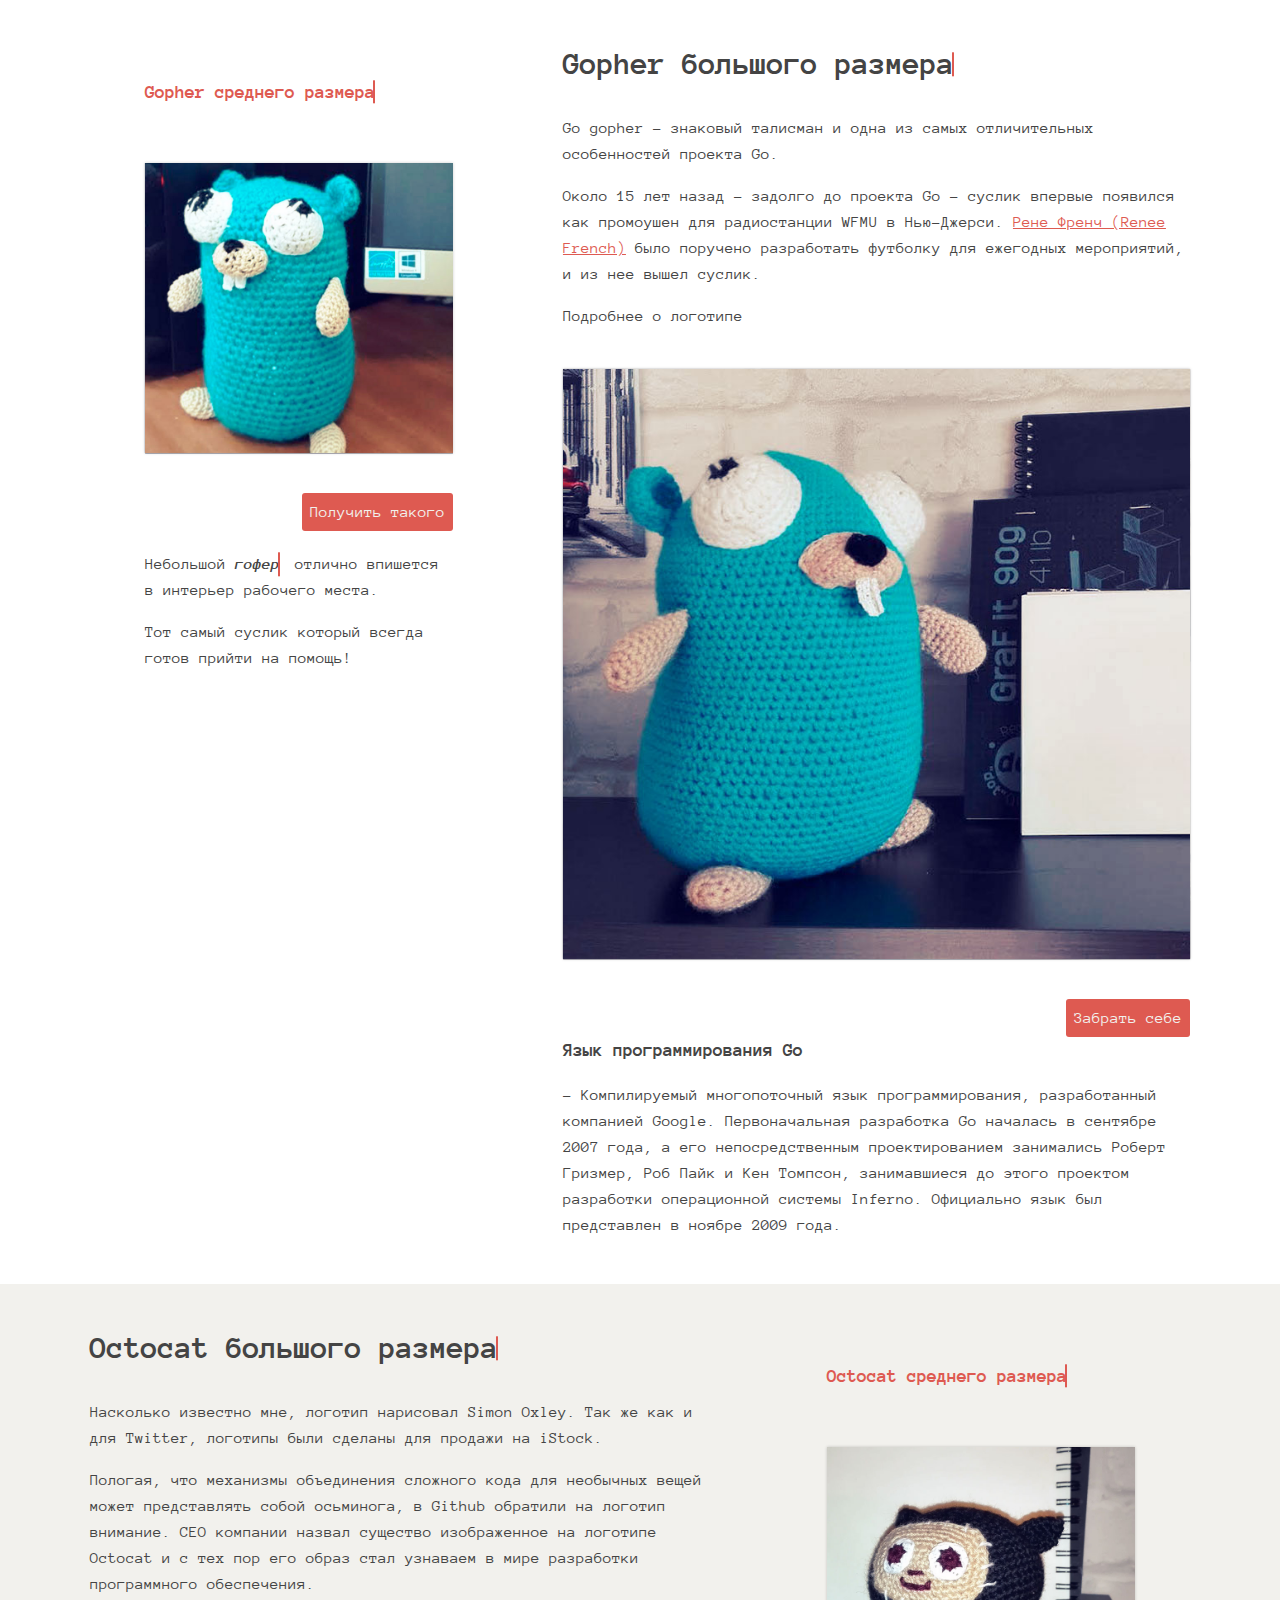
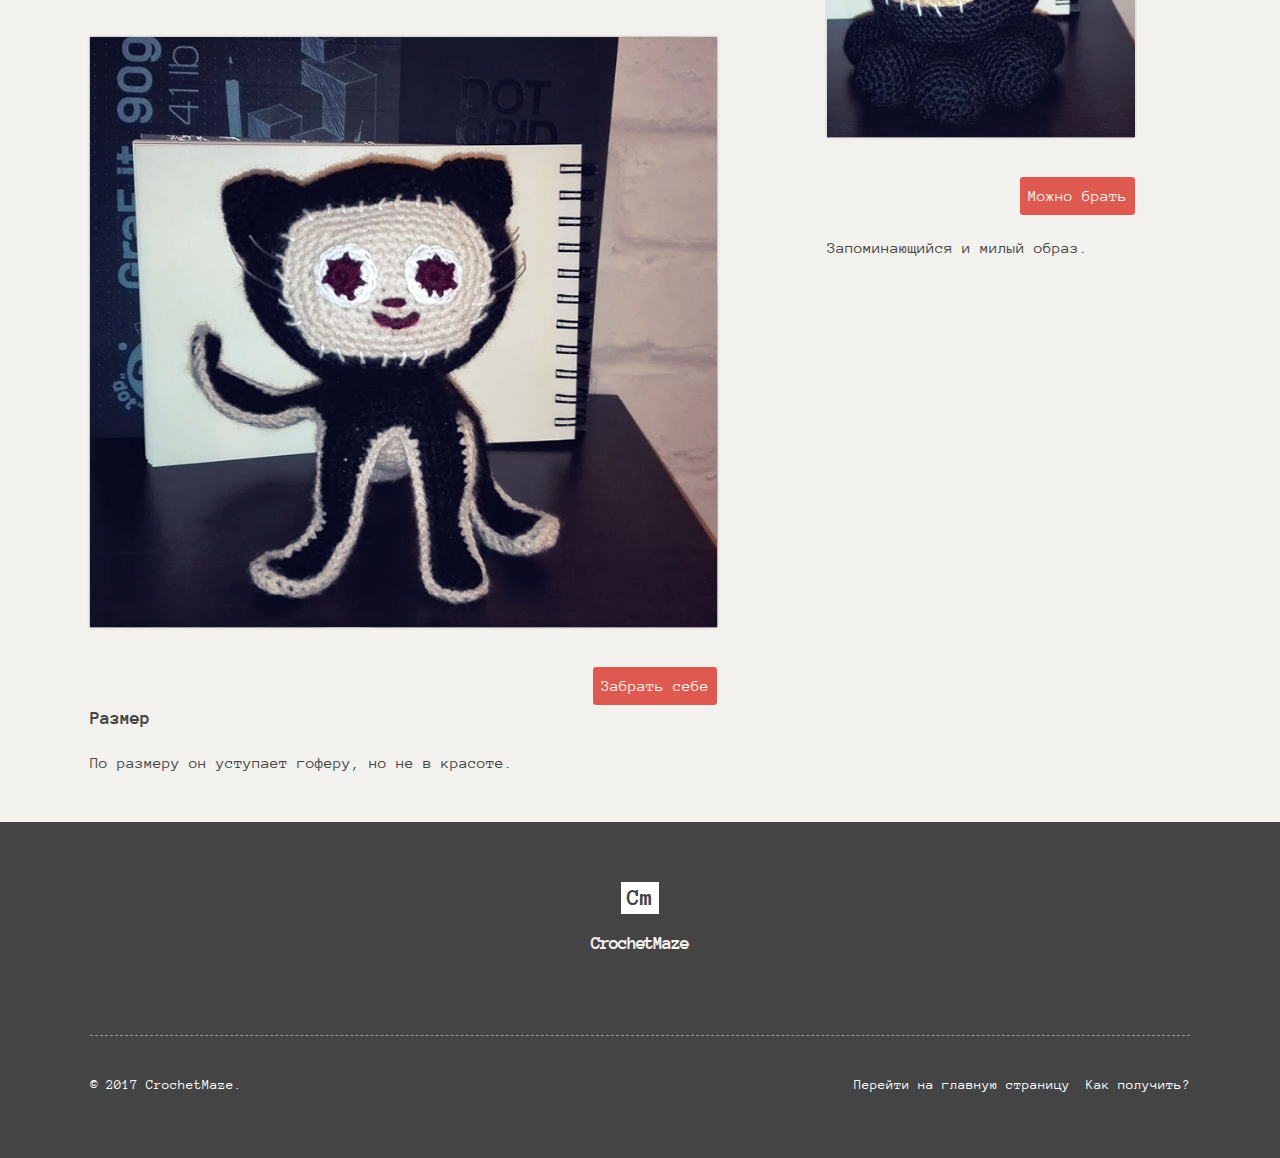
==== index.html @ ddc94a72 "Update" ====
<!doctype html>
<!--[if lt IE 7]>      <html class="no-js lt-ie9 lt-ie8 lt-ie7" lang=""> <![endif]-->
<!--[if IE 7]>         <html class="no-js lt-ie9 lt-ie8" lang=""> <![endif]-->
<!--[if IE 8]>         <html class="no-js lt-ie9" lang=""> <![endif]-->
<!--[if gt IE 8]><!--> <html class="no-js" lang=""> <!--<![endif]-->
    <head>
        <meta charset="utf-8">
        <meta http-equiv="X-UA-Compatible" content="IE=edge,chrome=1">
        <title>CrochetMaze</title>

        <meta name="description" content="">
        <meta name="viewport" content="width=device-width, initial-scale=1">
        <link rel="apple-touch-icon" href="apple-touch-icon.png">

        <link rel="stylesheet" href="css/reset.css"> <!-- CSS reset -->
        <link rel="stylesheet" href="css/normalize.min.css">
        <link rel="stylesheet" href="css/main.css">

        <script src="js/vendor/modernizr-2.8.3-respond-1.4.2.min.js"></script>

        <link href="https://fonts.googleapis.com/css?family=Anonymous+Pro" rel="stylesheet">
    </head>
    <body>
        <!--[if lt IE 8]>
            <p class="browserupgrade">You are using an <strong>outdated</strong> browser. Please <a href="http://browsehappy.com/">upgrade your browser</a> to improve your experience.</p>
        <![endif]-->

        <div class="header-container">
            <header class="wrapper clearfix">

                    <h1 class="title cd-headline letters type">
                        <span>Crochet</span> 
                        <span class="cd-words-wrapper waiting">
                            <b class="is-visible">Maze</b>
                            <b>Лабиринт</b>
                        </span>
                    </h1>

                <nav>
                    <ul>
                        <li><a href="#">Главная</a></li>
                        <li><a href="#">Как сделать заказ?</a></li>
                        <li><a href="#">Варианты доставки</a></li>
                    </ul>
                </nav>
            </header>
        </div>

        <div class="main-container">
            <div class="main wrapper clearfix">
                <article>
                    <header>
                        <h1 class="cd-headline letters type type-fix">
                            <span>Gopher</span>
                            <span class="cd-words-wrapper waiting">
                                <b class="is-visible">большого размера</b>
                                <b>big size</b>
                            </span>
                        </h1>

                        <p>Go gopher - знаковый талисман и одна из самых отличительных особенностей проекта Go.</p>
                        <p>Около 15 лет назад - задолго до проекта Go - суслик впервые появился как промоушен для радиостанции WFMU в Нью-Джерси. <a href="http://reneefrench.blogspot.com/" target="_blank">Рене Френч (Renee French)</a> было поручено разработать футболку для ежегодных мероприятий, и из нее вышел суслик.</p>

                        <details>
                            <summary>Подробнее о логотипе</summary>
                            <p>Затем суслик появился в Bell Labs, как аватар Боба Фландраны (Bob Flandrena) в почтовой системе Bell Labs. Другие рисунки Рене стали аватарами для ken, r, rsc и других.</p>
                            <p>Другая деятельность Bell Labs привела к тому, что Рене создала Glenda, талисман Plan 9, дальний родственник суслика WFMU.</p>
                            <p>Когда мы начали проект Go, нам понадобился логотип, и Рени предложила его нарисовать. Он был показан на первой футболке Go и на сайте Google Code.</p>
                            <p>Для запуска с открытым исходным кодом в 2009 году Рене предложила адаптировать суслика WFMU в качестве талисмана. Так и появился gopher.</p>

                            <a style="padding: 10px 0; color:#DE5A51" href="https://blog.golang.org/gopher">blog.golang.org</a>
                        </details>

                    </header>
                        <div>
                            <ul id="cd-gallery-items" class="cd-container">
                                <li>
                                    <ul class="cd-item-wrapper">
                                        <li class="cd-item-front"><a href="img/gopher/big/thumb-1.jpg"><img src="img/gopher/big/thumb-1.jpg" alt="Preview image"></a></li>
                                        <li class="cd-item-middle"><a href="img/gopher/big/thumb-2.jpg"><img src="img/gopher/big/thumb-2.jpg" alt="Preview image"></a></li>
                                        <li class="cd-item-back"><a href="img/gopher/big/thumb-3.jpg"><img src="img/gopher/big/thumb-3.jpg" alt="Preview image"></a></li>
                                        <li class="cd-item-out"><a href="img/gopher/big/thumb-4.jpg"><img src="img/gopher/big/thumb-4.jpg" alt="Preview image"></a></li>
                                        <!-- <li class="cd-item-out">...</li> -->
                                    </ul> <!-- cd-item-wrapper -->

                                    <nav>
                                        <ul class="cd-item-navigation">
                                            <li><a class="cd-img-replace" href="#0">Prev</a></li>
                                            <li><a class="cd-img-replace" href="#0">Next</a></li>
                                        </ul>
                                    </nav>
                                </li>
                            </ul>
                        </div>
                        <a href="/how_to_get.html" class="orange-button">Забрать себе</a>
                    <footer style="clear: both">
                        <h3>Язык программирования Go</h3>
                        <p>- Компилируемый многопоточный язык программирования, разработанный компанией Google. Первоначальная разработка Go началась в сентябре 2007 года, а его непосредственным проектированием занимались Роберт Гризмер, Роб Пайк и Кен Томпсон, занимавшиеся до этого проектом разработки операционной системы Inferno. Официально язык был представлен в ноябре 2009 года.</p>
                    </footer>
                </article>

                <aside>
                        <h3 class="cd-headline letters type type-fix">
                            <span>Gopher</span>
                            <span class="cd-words-wrapper waiting">
                                <b class="is-visible">среднего размера</b>
                                <b>middle size</b>
                            </span>
                        </h3>

                        <div>
                            <ul id="cd-gallery-items" class="cd-container">
                                <li>
                                    <ul class="cd-item-wrapper">
                                        <li class="cd-item-front">
                                            <a href="#0"><img src="img/gopher/middle/thumb-1.jpg" alt="Preview image"></a>
                                        </li>
                                        <li class="cd-item-middle">
                                            <a href="img/gopher/middle/thumb-2.jpg"><img src="img/gopher/middle/thumb-2.jpg" alt="Preview image"></a>
                                        </li>
                                        <li class="cd-item-back">
                                            <a href="img/gopher/middle/thumb-3.jpg">
                                                <img src="img/gopher/middle/thumb-3.jpg" alt="Preview image">
                                            </a>
                                        </li>
                                        <li class="cd-item-out">
                                            <a href="img/gopher/middle/thumb-4.jpg">
                                                <img src="img/gopher/middle/thumb-4.jpg" alt="Preview image">
                                            </a>
                                        </li>
                                        <!-- <li class="cd-item-out">...</li> -->
                                    </ul> <!-- cd-item-wrapper -->

                                    <nav>
                                        <ul class="cd-item-navigation">
                                            <li><a class="cd-img-replace" href="#0">Prev</a></li>
                                            <li><a class="cd-img-replace" href="#0">Next</a></li>
                                        </ul>
                                    </nav>
                                </li>
                            </ul>
                        </div>
                    <a href="/how_to_get.html" class="orange-button">Получить такого</a>
                    <p style="clear: both; padding-top: 20px">
                        Небольшой <span class="cd-headline letters type type-fix">
                            <span class="cd-words-wrapper waiting">
                                <b class="is-visible">гофер</b>
                                <b>gopher</b>
                            </span>
                        </span>отлично впишется в интерьер рабочего места.
                    </p>
                    <p>Тот самый суслик который всегда готов прийти на помощь!</p>

                </aside>


            </div> <!-- #main -->
        </div> <!-- #main-container -->

        <div class="main-container" style="background-color: #F2F1ED">
            <div class="main wrapper clearfix">
                <article style="float: left">
                    <header>
                        <h1 class="cd-headline letters type type-fix">
                            <span>Octocat</span>
                            <span class="cd-words-wrapper waiting">
                                <b class="is-visible">большого размера</b>
                                <b>big size</b>
                            </span>
                        </h1>

                        <p>Насколько известно мне, логотип нарисовал Simon Oxley. Так же как и для Twitter, логотипы были сделаны для продажи на iStock.</p>
                        <p>
                             Пологая, что механизмы объединения сложного кода для необычных вещей может представлять собой осьминога, в Github обратили на логотип внимание. CEO компании назвал существо изображенное на логотипе Octocat и с тех пор его образ стал узнаваем в мире разработки программного обеспечения.</p>
                    </header>
                        <div>
                            <ul id="cd-gallery-items" class="cd-container">
                                <li>
                                    <ul class="cd-item-wrapper">
                                        <li class="cd-item-front">
                                            <a href="img/octocat/big/thumb-1.jpg">
                                                <img src="img/octocat/big/thumb-1.jpg" alt="Preview image">
                                            </a>
                                        </li>
                                        <li class="cd-item-middle">
                                            <a href="img/octocat/big/thumb-2.jpg">
                                                <img src="img/octocat/big/thumb-2.jpg" alt="Preview image">
                                            </a>
                                        </li>
                                        <li class="cd-item-back">
                                            <a href="img/octocat/big/thumb-3.jpg">
                                                <img src="img/octocat/big/thumb-3.jpg" alt="Preview image">
                                            </a>
                                        </li>
                                        <li class="cd-item-out">
                                            <a href="img/octocat/big/thumb-4.jpg">
                                                <img src="img/octocat/big/thumb-4.jpg" alt="Preview image">
                                            </a>
                                        </li>
                                        <!-- <li class="cd-item-out">...</li> -->
                                    </ul> <!-- cd-item-wrapper -->
                                    <nav>
                                        <ul class="cd-item-navigation">
                                            <li><a class="cd-img-replace" href="#0">Prev</a></li>
                                            <li><a class="cd-img-replace" href="#0">Next</a></li>
                                        </ul>
                                    </nav>
                                </li>
                            </ul>
                        </div>
                        <a href="/how_to_get.html" class="orange-button">Забрать себе</a>
                    <footer style="clear: both">
                        <h3>Размер</h3>
                    <p>По размеру он уступает гоферу, но не в красоте.</p>
                    </footer>
                </article>

                <aside style="float: right">
                        <h3 class="cd-headline letters type type-fix">
                            <span>Octocat</span>
                            <span class="cd-words-wrapper waiting">
                                <b class="is-visible">среднего размера</b>
                                <b>middle size</b>
                            </span>
                        </h3>

                        <div>
                            <ul id="cd-gallery-items" class="cd-container">
                                <li>
                                    <ul class="cd-item-wrapper">
                                        <li class="cd-item-front">
                                            <a href="img/octocat/middle/thumb-1.jpg">
                                                <img src="img/octocat/middle/thumb-1.jpg" alt="Preview image">
                                            </a>
                                        </li>
                                        <li class="cd-item-middle">
                                            <a href="img/octocat/middle/thumb-2.jpg">
                                                <img src="img/octocat/middle/thumb-2.jpg" alt="Preview image">
                                            </a>
                                        </li>
                                        <li class="cd-item-back">
                                            <a href="img/octocat/middle/thumb-3.jpg">
                                                <img src="img/octocat/middle/thumb-3.jpg" alt="Preview image">
                                            </a>
                                        </li>
                                        <li class="cd-item-out">
                                            <a href="img/octocat/middle/thumb-4.jpg">
                                                <img src="img/octocat/middle/thumb-4.jpg" alt="Preview image">
                                            </a>
                                        </li>
                                        <!-- <li class="cd-item-out">...</li> -->
                                    </ul> <!-- cd-item-wrapper -->

                                    <nav>
                                        <ul class="cd-item-navigation">
                                            <li><a class="cd-img-replace" href="#0">Prev</a></li>
                                            <li><a class="cd-img-replace" href="#0">Next</a></li>
                                        </ul>
                                    </nav>
                                </li>
                            </ul>
                        </div>

                    <a href="/how_to_get.html" class="orange-button">Можно брать</a>
                    <p style="clear: both; padding-top: 20px;">Запоминающийся и милый образ.</p>
                </aside>

            </div>
        </div>

        <div class="footer-container">
            <footer class="wrapper">
                <div class="footer-logotype">
                    <hgroup>
                        <h2>Cm</h2>
                        <h3>CrochetMaze</h3>
                    </hgroup>
                </div>

                <div id="meta">
                    <!--<span>© 2017 CrochetMaze. All Rights Reserved.</span>-->
                    <span>© 2017 CrochetMaze.</span>

                    <a href="/index.html">Перейти на главную страницу</a>
                    <a href="/how_to_get.html">Как получить?</a>
                </div>
            </footer>
        </div>

        <script src="//ajax.googleapis.com/ajax/libs/jquery/2.2.1/jquery.min.js"></script>
        <script>window.jQuery || document.write('<script src="js/vendor/jquery-2.2.1.min.js"><\/script>')</script>

        <script src="js/main.js"></script>

        <!-- Google Analytics: change UA-XXXXX-X to be your site's ID. -->
        <script>
            (function(b,o,i,l,e,r){b.GoogleAnalyticsObject=l;b[l]||(b[l]=
            function(){(b[l].q=b[l].q||[]).push(arguments)});b[l].l=+new Date;
            e=o.createElement(i);r=o.getElementsByTagName(i)[0];
            e.src='//www.google-analytics.com/analytics.js';
            r.parentNode.insertBefore(e,r)}(window,document,'script','ga'));
            ga('create','UA-XXXXX-X','auto');ga('send','pageview');
        </script>
    </body>
</html>
---- css/main.css ----
/*! HTML5 Boilerplate v5.0 | MIT License | http://h5bp.com/ */

html {
    color: #222;
    font-size: 1em;
    line-height: 1.4;
}

::-moz-selection {
    background: #b3d4fc;
    text-shadow: none;
}

::selection {
    background: #b3d4fc;
    text-shadow: none;
}

hr {
    display: block;
    height: 1px;
    border: 0;
    border-top: 1px solid #ccc;
    margin: 1em 0;
    padding: 0;
}

audio,
canvas,
iframe,
img,
svg,
video {
    vertical-align: middle;
}

fieldset {
    border: 0;
    margin: 0;
    padding: 0;
}

textarea {
    resize: vertical;
}

.browserupgrade {
    margin: 0.2em 0;
    background: #ccc;
    color: #000;
    padding: 0.2em 0;
}


/* ===== Initializr Styles ==================================================
   Author: Jonathan Verrecchia - verekia.com/initializr/responsive-template
   ========================================================================== */

body {
    font: 16px/26px Helvetica, Helvetica Neue, Arial;
}

.wrapper {
    width: 90%;
    margin: 0 5%;
}


/* ==============
    MOBILE: Menu
   ============== */

nav ul {
    margin: 0;
    padding: 0;
    list-style-type: none;
}

nav a {
    display: block;
    margin-bottom: 10px;
    padding: 15px 0;

    text-align: center;
    text-decoration: none;
    font-weight: bold;

    color: white;
    background: #e44d26;
}

nav a:hover,
nav a:visited {
    color: white;
}

nav a:hover {
    text-decoration: underline;
}

/* ==============
    MOBILE: Main
   ============== */

.main {
    padding: 30px 0;
}

.main article h1 {
    font-size: 2em;
}

.main aside {
    color: white;
    padding: 0px 5% 10px;
}

.footer-container footer {
    color: white;
    padding: 20px 0;
}

/* ===============
    ALL: IE Fixes
   =============== */

.ie7 .title {
    padding-top: 20px;
}

/* ==========================================================================
   Author's custom styles
   ========================================================================== */


body {
    font-family: 'Anonymous Pro', monospace;
    background-color: #fff;
    color: #444;
}

i {
    font-style: normal;
}

a {
    color: #DE5A51;
}

p i {font-style: italic}

.orange-button {
    color: #F2F1ED;
    background: #DE5A51;
    padding: 6px 8px;
    text-decoration: none;
    border-radius: 3px;
    float: right;
    transition: all 150ms;
}

.orange-button:hover {
    background: #F2F1ED;
    color: #DE5A51;
}

.type-fix {
    display: inline-block;
    position: relative;
    padding-right: 15px;
}

details {
    outline: none;
    cursor: pointer;
}

summary {
    outline: none;
}

.header-container,
.main aside {
    color: #444;
    -webkit-box-shadow: none !important;
        -moz-box-shadow: none !important;
            box-shadow: none !important;
}

.header-container {
    background: #F2F1ED;
    display: none;
}

.title {
    padding: 12px 18px;
    position: relative;
    background: #F2F1ED;
    color: #444;
    text-align: center;
}

.main aside {
    margin-top: 20px;
    padding-top: 10px;
    /*background: #F2F1ED;*/
}

.main aside h3 {
    color:#DE5A51;
}

nav a {
    color: #999;
    background: transparent;
}

nav a:hover,
nav a:visited {
    color: #999;
}



.footer-container {
    padding: 40px 0 40px;
    background: #444;
}

.footer-container footer {
    color: #fff;
}

.footer-container footer hgroup {
    text-align: center;
    padding-bottom: 20px;
}

.footer-container .footer-logotype {
    display: flex;
    justify-content: center;
}

.footer-container .footer-logotype h2 {
    background: #fff;
    color: #444;
    display: inline-block;
    margin: 0 auto;
    padding: 3px 6px;
}

.footer-container .footer-logotype h3 {
    letter-spacing: -0.06em;
    font-size: 1.2em;
    color: #F2F1ED;
    margin-top: 16px;
}

.footer-container #meta {
    display: flex;
    flex-direction: column;
    margin-top: 40px;
    border-top: 1.9px dashed  rgba(242, 241, 237, 0.5);
    padding-top: 36px;
    font-size: 0.9em;
}

.footer-container #meta span {
    align-self: flex-start;
    flex-grow: 2;
}

.footer-container #meta a {
    color: #fff;
    margin-left: 16px;
    text-decoration: none;
}

.footer-container #meta a:hover {
    text-decoration: underline;
}


@media only screen and (min-width: 768px) {
    .footer-container #meta {
        flex-direction: row;
        justify-content: flex-end;
        flex-grow: 1;
    }
}



/* ==========================================================================
   Media Queries
   ========================================================================== */

@media only screen and (min-width: 480px) {

/* ====================
    INTERMEDIATE: Menu
   ==================== */

    nav a {
        float: left;
        width: 27%;
        margin: 0 1.7%;
        padding: 25px 2%;
        margin-bottom: 0;
    }

    nav li:first-child a {
        margin-left: 0;
    }

    nav li:last-child a {
        margin-right: 0;
    }

/* ========================
    INTERMEDIATE: IE Fixes
   ======================== */

    nav ul li {
        display: inline;
    }

    .oldie nav a {
        margin: 0 0.7%;
    }
}

@media only screen and (min-width: 768px) {

/* ====================
    WIDE: CSS3 Effects
   ==================== */

    .header-container,
    .main aside {
        -webkit-box-shadow: 0 5px 10px #aaa;
           -moz-box-shadow: 0 5px 10px #aaa;
                box-shadow: 0 5px 10px #aaa;
    }

/* ============
    WIDE: Menu
   ============ */

    .title {
        float: left;
    }

    nav {
        float: right;
        width: 38%;
    }

/* ============
    WIDE: Main
   ============ */

    .main article {
        float: right;
        width: 57%;
    }

    .main aside {
        float: left;
        width: 28%;
    }
}

@media only screen and (min-width: 1140px) {

/* ===============
    Maximal Width
   =============== */

    .wrapper {
        width: 1026px; /* 1140px - 10% for margins */
        width: 86%;
        margin: 0 auto;
    }
}

/* ==========================================================================
   Helper classes
   ========================================================================== */

.hidden {
    display: none !important;
    visibility: hidden;
}

.visuallyhidden {
    border: 0;
    clip: rect(0 0 0 0);
    height: 1px;
    margin: -1px;
    overflow: hidden;
    padding: 0;
    position: absolute;
    width: 1px;
}

.visuallyhidden.focusable:active,
.visuallyhidden.focusable:focus {
    clip: auto;
    height: auto;
    margin: 0;
    overflow: visible;
    position: static;
    width: auto;
}

.invisible {
    visibility: hidden;
}

.clearfix:before,
.clearfix:after {
    content: " ";
    display: table;
}

.clearfix:after {
    clear: both;
}

.clearfix {
    *zoom: 1;
}

/* ==========================================================================
   Print styles
   ========================================================================== */

@media print {
    *,
    *:before,
    *:after {
        background: transparent !important;
        color: #000 !important;
        box-shadow: none !important;
        text-shadow: none !important;
    }

    a,
    a:visited {
        text-decoration: underline;
    }

    a[href]:after {
        content: " (" attr(href) ")";
    }

    abbr[title]:after {
        content: " (" attr(title) ")";
    }

    a[href^="#"]:after,
    a[href^="javascript:"]:after {
        content: "";
    }

    pre,
    blockquote {
        border: 1px solid #999;
        page-break-inside: avoid;
    }

    thead {
        display: table-header-group;
    }

    tr,
    img {
        page-break-inside: avoid;
    }

    img {
        max-width: 100% !important;
    }

    p,
    h2,
    h3 {
        orphans: 3;
        widows: 3;
    }

    h2,
    h3 {
        page-break-after: avoid;
    }
}


/* -------------------------------- 

xtype animation

-------------------------------- */
.cd-headline.type .cd-words-wrapper {
  vertical-align: top;
  overflow: hidden;
}
.cd-headline.type .cd-words-wrapper::after {
  /* vertical bar */
  content: '';
  position: absolute;
  right: 15px;
  top: 50%;
  bottom: auto;
  -webkit-transform: translateY(-50%);
  -moz-transform: translateY(-50%);
  -ms-transform: translateY(-50%);
  -o-transform: translateY(-50%);
  transform: translateY(-50%);
  height: 90%;
  width: 2px;
  background-color: #DE5A51;
}
.cd-headline.type .cd-words-wrapper.waiting::after {
  -webkit-animation: cd-pulse 1s infinite;
  -moz-animation: cd-pulse 1s infinite;
  animation: cd-pulse 1s infinite;
}
.cd-headline.type .cd-words-wrapper.selected {
  background-color: #DE5A51;
}
.cd-headline.type .cd-words-wrapper.selected::after {
  visibility: hidden;
}
.cd-headline.type .cd-words-wrapper.selected b {
  color: #fff;
}
.cd-headline.type b {
  visibility: hidden;
}
.cd-headline.type b.is-visible {
  visibility: visible;
}
.cd-headline.type i {
  position: absolute;
  visibility: hidden;
}
.cd-headline.type i.in {
  position: relative;
  visibility: visible;
}

@-webkit-keyframes cd-pulse {
  0% {
    -webkit-transform: translateY(-50%) scale(1);
    opacity: 1;
  }
  40% {
    -webkit-transform: translateY(-50%) scale(0.9);
    opacity: 0;
  }
  100% {
    -webkit-transform: translateY(-50%) scale(0);
    opacity: 0;
  }
}
@-moz-keyframes cd-pulse {
  0% {
    -moz-transform: translateY(-50%) scale(1);
    opacity: 1;
  }
  40% {
    -moz-transform: translateY(-50%) scale(0.9);
    opacity: 0;
  }
  100% {
    -moz-transform: translateY(-50%) scale(0);
    opacity: 0;
  }
}
@keyframes cd-pulse {
  0% {
    -webkit-transform: translateY(-50%) scale(1);
    -moz-transform: translateY(-50%) scale(1);
    -ms-transform: translateY(-50%) scale(1);
    -o-transform: translateY(-50%) scale(1);
    transform: translateY(-50%) scale(1);
    opacity: 1;
  }
  40% {
    -webkit-transform: translateY(-50%) scale(0.9);
    -moz-transform: translateY(-50%) scale(0.9);
    -ms-transform: translateY(-50%) scale(0.9);
    -o-transform: translateY(-50%) scale(0.9);
    transform: translateY(-50%) scale(0.9);
    opacity: 0;
  }
  100% {
    -webkit-transform: translateY(-50%) scale(0);
    -moz-transform: translateY(-50%) scale(0);
    -ms-transform: translateY(-50%) scale(0);
    -o-transform: translateY(-50%) scale(0);
    transform: translateY(-50%) scale(0);
    opacity: 0;
  }
}

/* -------------------------------- 

Slider

-------------------------------- */

#cd-gallery-items {
  margin-top: 1.5em;
}
#cd-gallery-items > li {
  position: relative;
  margin-bottom: 2em;
}
#cd-gallery-items > li img {
  width: 100%;
  display: block;
}
@media only screen and (min-width: 768px) {
  #cd-gallery-items {
    margin-top: 2em;
  }
  #cd-gallery-items > li {
    width: 48%;
    margin-right: 4%;
  }
  #cd-gallery-items > li:nth-child(2n) {
    margin-right: 0;
  }
}
@media only screen and (min-width: 1170px) {
  #cd-gallery-items {
    margin-top: 2.5em;
  }
  #cd-gallery-items > li {
    width: 100%;
    margin: 0 auto;
    margin-bottom: 2.5em;
  }
  #cd-gallery-items > li:nth-child(2n) {
    margin-right: 3.5%;
  }
  #cd-gallery-items > li:nth-child(3n) {
    margin-right: 0;
  }
}

.cd-item-wrapper {
  -webkit-perspective: 500px;
  -moz-perspective: 500px;
  perspective: 500px;
  -webkit-perspective-origin: 50% -30%;
  -moz-perspective-origin: 50% -30%;
  perspective-origin: 50% -30%;
}
.cd-item-wrapper li {
  position: absolute;
  top: 0;
  left: 0;
  /* Force Hardware Acceleration in WebKit */
  -webkit-transform: translate3d(0, 0, 0);
  -moz-transform: translate3d(0, 0, 0);
  -ms-transform: translate3d(0, 0, 0);
  -o-transform: translate3d(0, 0, 0);
  transform: translate3d(0, 0, 0);
  -webkit-backface-visibility: hidden;
  backface-visibility: hidden;
  -webkit-transition: all 0.4s;
  -moz-transition: all 0.4s;
  transition: all 0.4s;
}
.cd-item-wrapper li.cd-item-front {
  position: relative;
  z-index: 3;
  box-shadow: 0 0 3px rgba(0, 0, 0, 0.2);
}
.cd-item-wrapper li.cd-item-middle {
  z-index: 2;
}
.active .cd-item-wrapper li.cd-item-middle {
  /* 3D effect on touch devices */
  -webkit-transform: translate3d(0, 0, -20px);
  -moz-transform: translate3d(0, 0, -20px);
  -ms-transform: translate3d(0, 0, -20px);
  -o-transform: translate3d(0, 0, -20px);
  transform: translate3d(0, 0, -20px);
  opacity: .8;
  box-shadow: 0 0 3px rgba(0, 0, 0, 0.2);
}
.cd-item-wrapper li.cd-item-back {
  z-index: 1;
}
.active .cd-item-wrapper li.cd-item-back {
  /* 3D effect on touch devices */
  -webkit-transform: translate3d(0, 0, -40px);
  -moz-transform: translate3d(0, 0, -40px);
  -ms-transform: translate3d(0, 0, -40px);
  -o-transform: translate3d(0, 0, -40px);
  transform: translate3d(0, 0, -40px);
  opacity: .4;
  box-shadow: 0 0 3px rgba(0, 0, 0, 0.2);
}
.cd-item-wrapper li.cd-item-out {
  /* picture not visible - use this class in case you have more than 3 pictures per item */
  z-index: 0;
  opacity: 0;
  -webkit-transform: translate3d(0, 0, -60px);
  -moz-transform: translate3d(0, 0, -60px);
  -ms-transform: translate3d(0, 0, -60px);
  -o-transform: translate3d(0, 0, -60px);
  transform: translate3d(0, 0, -60px);
}
.cd-item-wrapper li.move-right {
  -webkit-transform: translate3d(200px, 0, 0);
  -moz-transform: translate3d(200px, 0, 0);
  -ms-transform: translate3d(200px, 0, 0);
  -o-transform: translate3d(200px, 0, 0);
  transform: translate3d(200px, 0, 0);
  opacity: 0;
  z-index: 4 !important;
}
.cd-item-wrapper li.hidden {
  /* used to hide the picture once it's pushed out - to the right */
  display: none !important;
}
.no-csstransitions .cd-item-wrapper li.cd-item-middle, .no-csstransitions .cd-item-wrapper li.cd-item-back {
  /* 3D effect not visible on browsers that don't support transitions */
  display: none;
}

.cd-item-info {
  position: absolute;
  top: 100%;
  left: 0;
  width: 100%;
  height: 70px;
  line-height: 70px;
  background-color: #f2f2f2;
  padding: 0 1em;
  box-shadow: 0 2px 3px rgba(0, 0, 0, 0.2);
  z-index: 5;
}
.cd-item-info:after {
  content: "";
  display: table;
  clear: both;
}
.cd-item-info b {
  font-weight: bold;
}
.cd-item-info b a {
  color: #323d55;
}
.cd-item-info b a:hover {
  text-decoration: underline;
}
.cd-item-info em {
  float: right;
  color: #7385ad;
}

.cd-item-navigation a {
  position: absolute;
  top: 50%;
  -webkit-transform: translateY(-50%);
  -moz-transform: translateY(-50%);
  -ms-transform: translateY(-50%);
  -o-transform: translateY(-50%);
  transform: translateY(-50%);
  width: 36px;
  height: 66px;
  background-color: rgba(216, 216, 216, 0.4);
  background-image: url("../img/cd-icon-arrow.svg");
  background-repeat: no-repeat;
  background-position: center center;
  z-index: 4;
  display: none;
  border-radius: 0.25em;
}
.no-touch .cd-item-navigation a:hover {
  background-color: rgba(216, 216, 216, 0.6);
}
.cd-item-navigation a.visible {
  display: block;
  -webkit-animation: cd-fade-in 0.4s;
  -moz-animation: cd-fade-in 0.4s;
  animation: cd-fade-in 0.4s;
  color: transparent;
}
.cd-item-navigation li:nth-child(1) a {
  left: 14px;
  -webkit-transform: translateY(-50%) rotate(180deg);
  -moz-transform: translateY(-50%) rotate(180deg);
  -ms-transform: translateY(-50%) rotate(180deg);
  -o-transform: translateY(-50%) rotate(180deg);
  transform: translateY(-50%) rotate(180deg);
}
.cd-item-navigation li:nth-child(2) a {
  right: 14px;
}
.no-csstransitions .cd-item-navigation {
  display: none;
}

@-webkit-keyframes cd-fade-in {
  0% {
    opacity: 0;
  }

  100% {
    opacity: 1;
  }
}
@-moz-keyframes cd-fade-in {
  0% {
    opacity: 0;
  }

  100% {
    opacity: 1;
  }
}
@keyframes cd-fade-in {
  0% {
    opacity: 0;
  }

  100% {
    opacity: 1;
  }
}
.cd-3d-trigger {
  position: absolute;
  bottom: 10px;
  right: 10px;
  width: 44px;
  height: 44px;
  background: url("../img/cd-icon-3d.svg") no-repeat center center;
  z-index: 4;
}
.no-touch .cd-3d-trigger {
  display: none;
}

.no-touch #cd-gallery-items > li:hover .cd-item-middle, .no-touch #cd-gallery-items > li:hover .cd-item-back {
  box-shadow: 0 0 3px rgba(0, 0, 0, 0.2);
}
.no-touch #cd-gallery-items > li:hover .cd-item-middle {
  /* 3D effect on no-touch devices */
  -webkit-transform: translate3d(0, 0, -20px);
  -moz-transform: translate3d(0, 0, -20px);
  -ms-transform: translate3d(0, 0, -20px);
  -o-transform: translate3d(0, 0, -20px);
  transform: translate3d(0, 0, -20px);
  opacity: .8;
}
.no-touch #cd-gallery-items > li:hover .cd-item-back {
  /* 3D effect on no-touch devices */
  -webkit-transform: translate3d(0, 0, -40px);
  -moz-transform: translate3d(0, 0, -40px);
  -ms-transform: translate3d(0, 0, -40px);
  -o-transform: translate3d(0, 0, -40px);
  transform: translate3d(0, 0, -40px);
  opacity: .4;
}
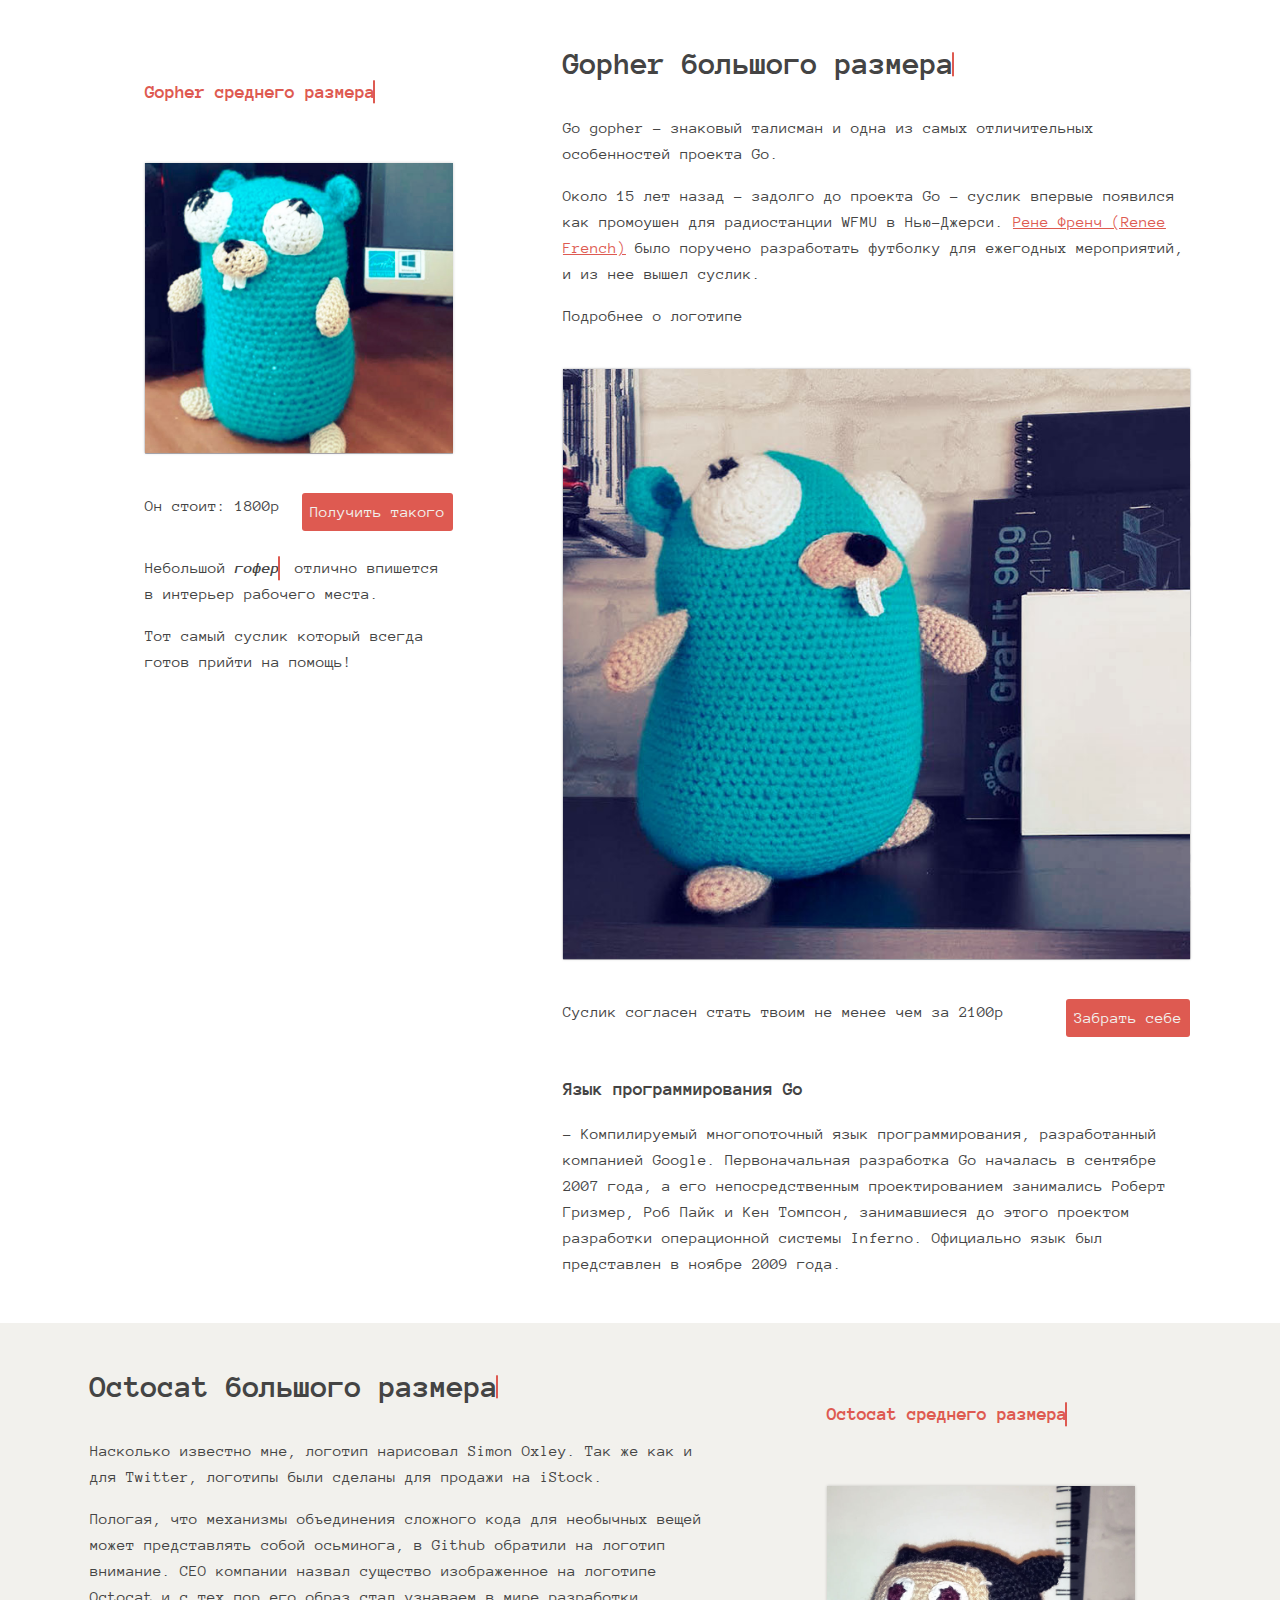
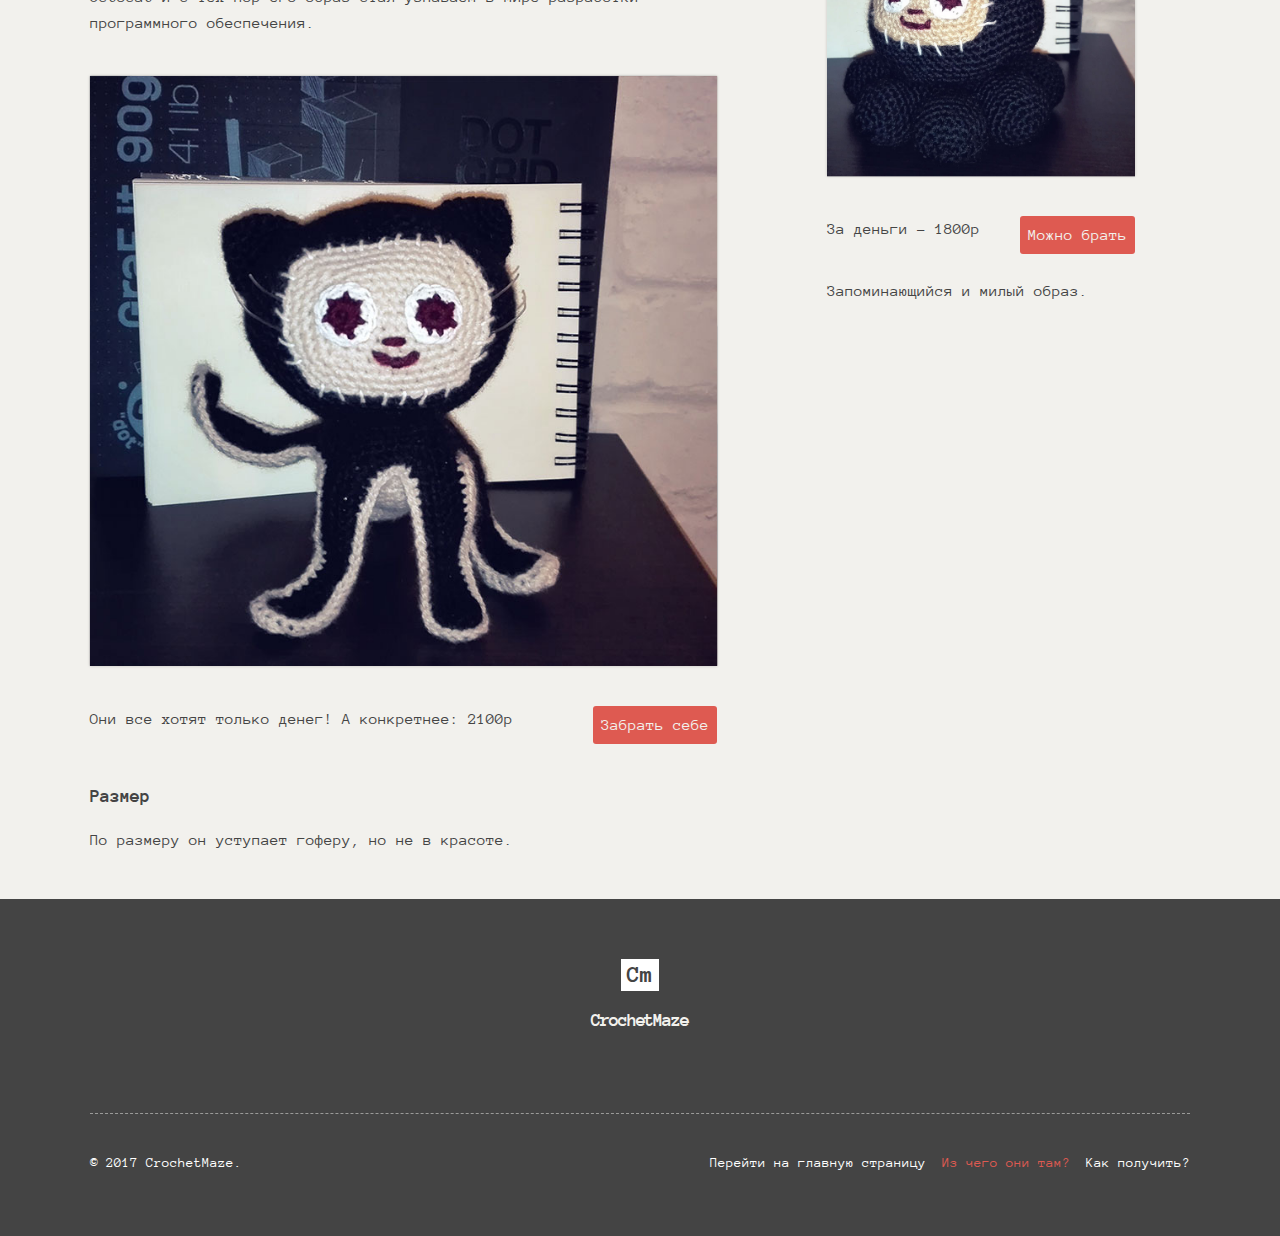
==== commit b201263b: "added from_what page" ====
--- a/index.html
+++ b/index.html
@@ -92,8 +92,9 @@
                                 </li>
                             </ul>
                         </div>
-                        <a href="/how_to_get.html" class="orange-button">Забрать себе</a>
-                    <footer style="clear: both">
+                        <a href="/Crochet-maze/how_to_get.html" class="orange-button">Забрать себе</a>
+                        <span class="cost">Суслик согласен стать твоим не менее чем за 2100р</span>
+                    <footer style="clear: both; padding-top: 20px;">
                         <h3>Язык программирования Go</h3>
                         <p>- Компилируемый многопоточный язык программирования, разработанный компанией Google. Первоначальная разработка Go началась в сентябре 2007 года, а его непосредственным проектированием занимались Роберт Гризмер, Роб Пайк и Кен Томпсон, занимавшиеся до этого проектом разработки операционной системы Inferno. Официально язык был представлен в ноябре 2009 года.</p>
                     </footer>
@@ -140,7 +141,9 @@
                                 </li>
                             </ul>
                         </div>
-                    <a href="/how_to_get.html" class="orange-button">Получить такого</a>
+                    <a href="/Crochet-maze/how_to_get.html" class="orange-button">Получить такого</a>
+                    <span class="cost">Он стоит: 1800р</span>
+
                     <p style="clear: both; padding-top: 20px">
                         Небольшой <span class="cd-headline letters type type-fix">
                             <span class="cd-words-wrapper waiting">
@@ -208,8 +211,9 @@
                                 </li>
                             </ul>
                         </div>
-                        <a href="/how_to_get.html" class="orange-button">Забрать себе</a>
-                    <footer style="clear: both">
+                        <a href="/Crochet-maze/how_to_get.html" class="orange-button">Забрать себе</a>
+                        <span class="cost">Они все хотят только денег! А конкретнее: 2100р</span>
+                    <footer style="clear: both; padding-top: 20px;">
                         <h3>Размер</h3>
                     <p>По размеру он уступает гоферу, но не в красоте.</p>
                     </footer>
@@ -261,7 +265,8 @@
                             </ul>
                         </div>
 
-                    <a href="/how_to_get.html" class="orange-button">Можно брать</a>
+                    <a href="/Crochet-maze/how_to_get.html" class="orange-button">Можно брать</a>
+                    <span class="cost">За деньги - 1800р</span>
                     <p style="clear: both; padding-top: 20px;">Запоминающийся и милый образ.</p>
                 </aside>
 
@@ -281,8 +286,9 @@
                     <!--<span>© 2017 CrochetMaze. All Rights Reserved.</span>-->
                     <span>© 2017 CrochetMaze.</span>
 
-                    <a href="/index.html">Перейти на главную страницу</a>
-                    <a href="/how_to_get.html">Как получить?</a>
+                    <a href="/Crochet-maze/index.html">Перейти на главную страницу</a>
+                    <a style="color: #DE5A51" href="/Crochet-maze/from_what.html">Из чего они там?</a>
+                    <a href="/Crochet-maze/how_to_get.html">Как получить?</a>
                 </div>
             </footer>
         </div>
--- a/css/main.css
+++ b/css/main.css
@@ -220,6 +220,10 @@
     color: #999;
 }
 
+.cost {
+    padding-right: 10px;
+    display: inline-block
+}
 
 
 .footer-container {
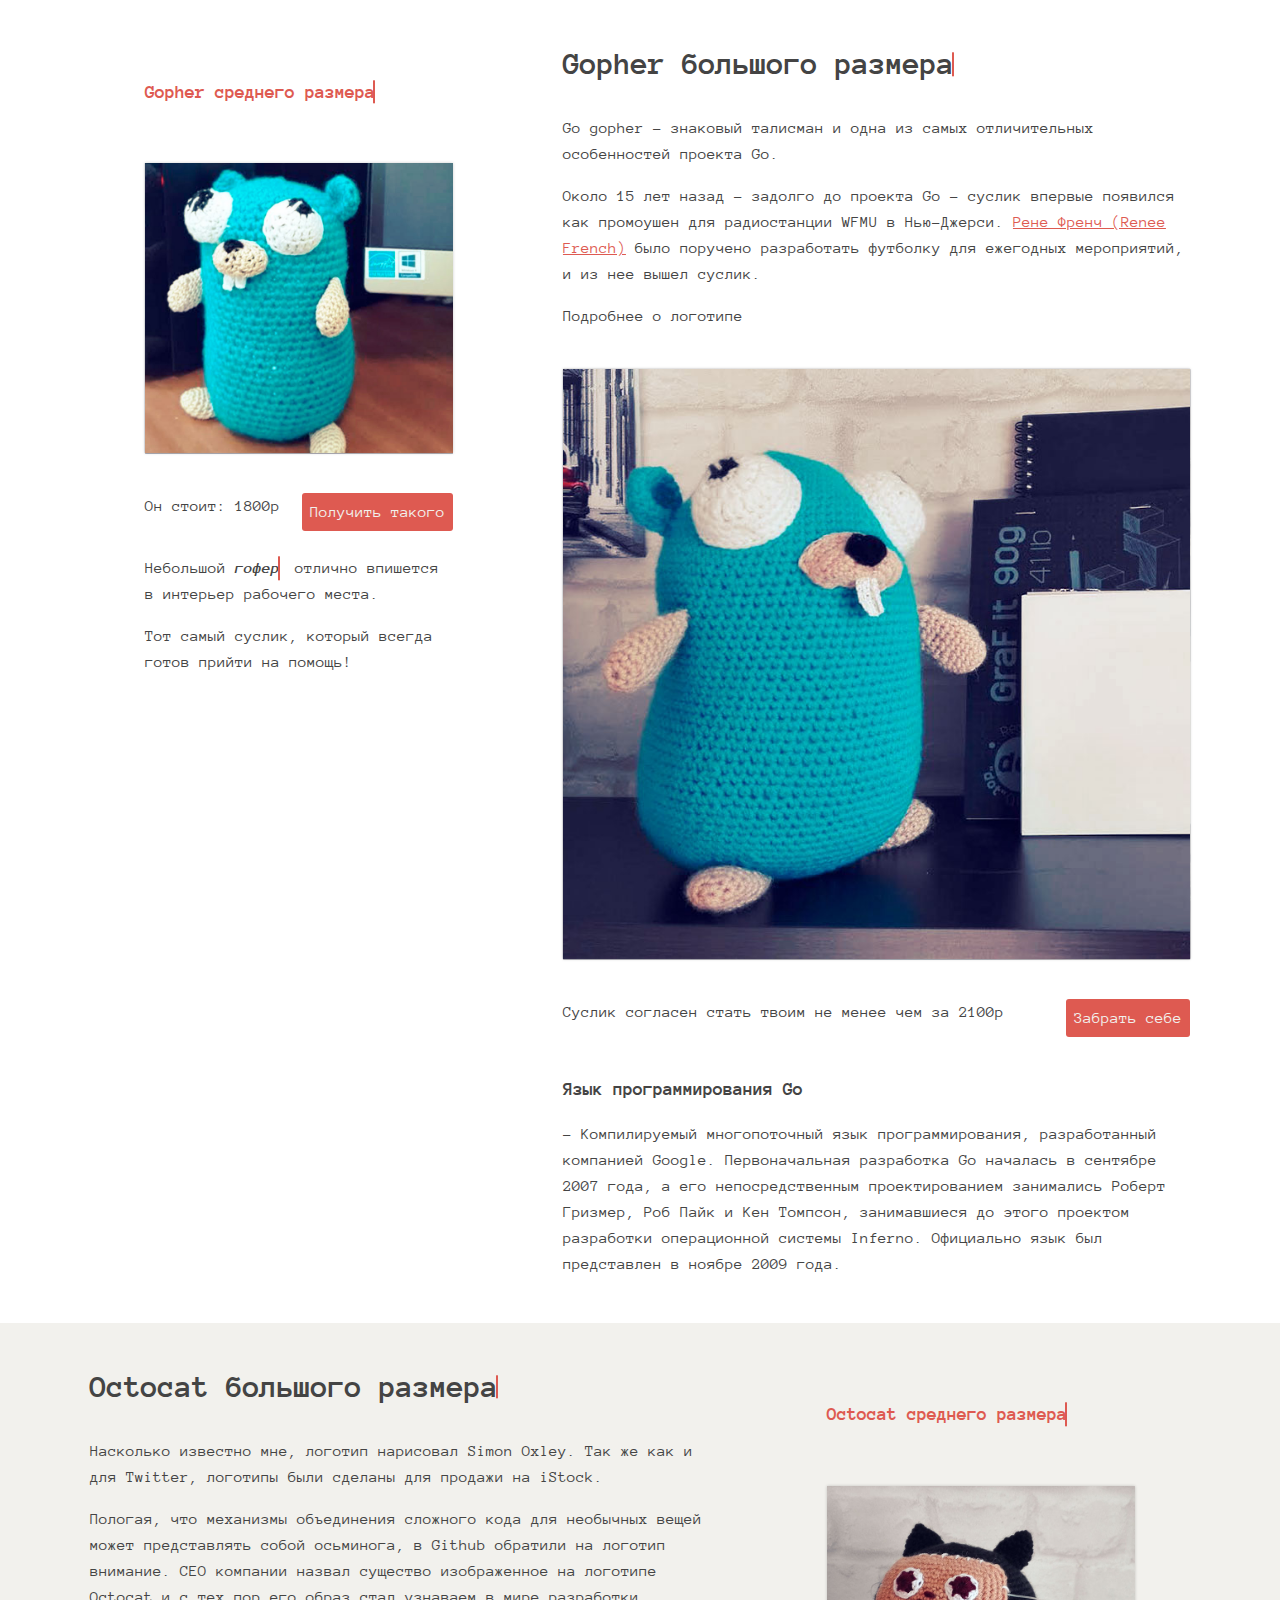
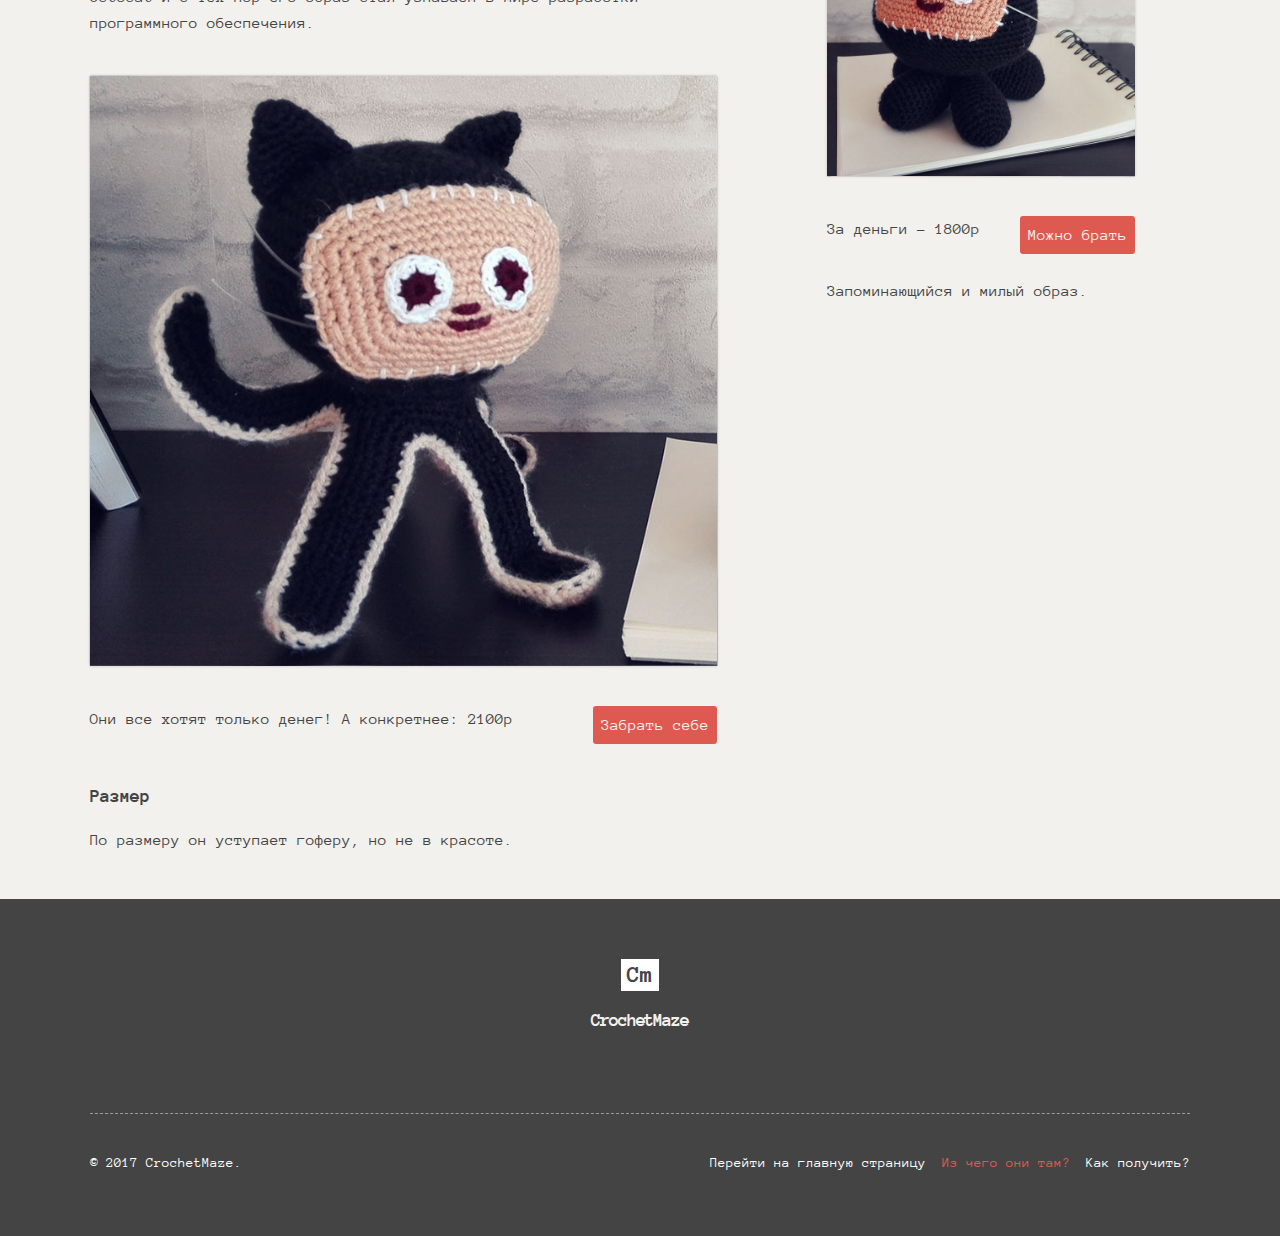
==== commit dcb1bc8c: "Update" ====
--- a/index.html
+++ b/index.html
@@ -152,7 +152,7 @@
                             </span>
                         </span>отлично впишется в интерьер рабочего места.
                     </p>
-                    <p>Тот самый суслик который всегда готов прийти на помощь!</p>
+                    <p>Тот самый суслик, который всегда готов прийти на помощь!</p>
 
                 </aside>
 
